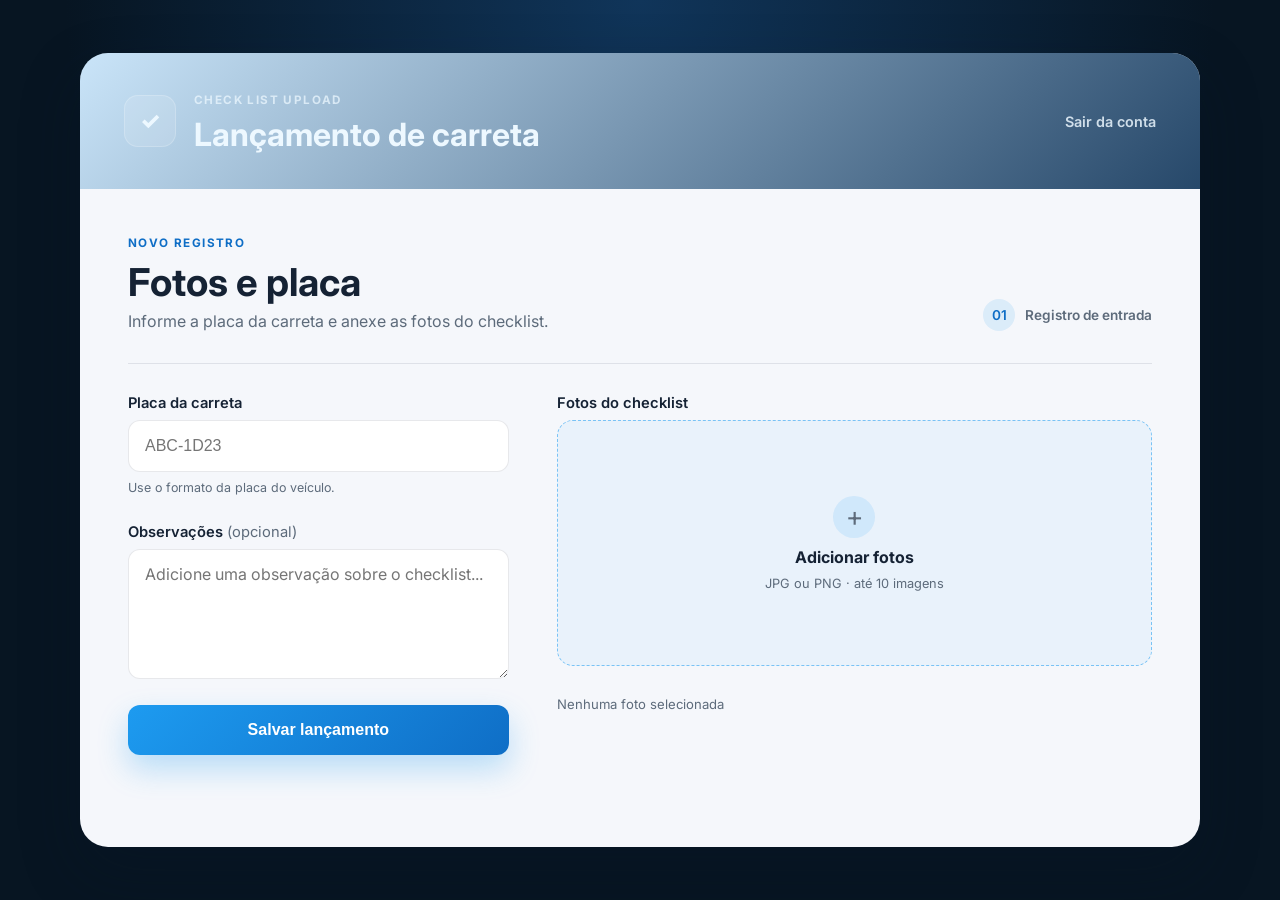
==== system.html @ 5e66ac88 "system" ====
<!DOCTYPE html>
<html lang="pt-br">
<head>
    <meta charset="UTF-8">
    <meta name="viewport" content="width=device-width, initial-scale=1.0">
    <title>Check List Upload | Lançamento</title>
    <link rel="preconnect" href="https://fonts.googleapis.com">
    <link rel="preconnect" href="https://fonts.gstatic.com" crossorigin>
    <link href="https://fonts.googleapis.com/css2?family=Inter:wght@400;500;600;700;800&display=swap" rel="stylesheet">
    <link rel="stylesheet" href="style.css">
    <link rel="icon" href="img/logomasut.png" type="image/x-icon">
</head>
<body>
    <main class="system-shell">
        <header class="system-header">
            <div class="system-brand">
                <div class="brand-badge small-badge">✓</div>
                <div>
                    <span class="eyebrow light-eyebrow">Check List Upload</span>
                    <h1>Lançamento de carreta</h1>
                </div>
            </div>
            <a class="logout-link" href="index.html">Sair da conta</a>
        </header>

        <section class="system-content">
            <div class="system-intro">
                <div>
                    <span class="eyebrow">Novo registro</span>
                    <h2>Fotos e placa</h2>
                    <p>Informe a placa da carreta e anexe as fotos do checklist.</p>
                </div>
                <div class="step-indicator"><span>01</span> Registro de entrada</div>
            </div>

            <form id="uploadForm" class="upload-form" novalidate>
                <div class="form-column">
                    <label for="plate">Placa da carreta</label>
                    <input id="plate" name="plate" type="text" placeholder="ABC-1D23" maxlength="8" autocomplete="off" required>
                    <span class="field-hint">Use o formato da placa do veículo.</span>

                    <label for="notes">Observações <span>(opcional)</span></label>
                    <textarea id="notes" name="notes" rows="5" placeholder="Adicione uma observação sobre o checklist..."></textarea>

                    <button type="submit" class="submit-button">Salvar lançamento</button>
                    <p id="uploadStatus" class="status-message" aria-live="polite"></p>
                </div>

                <div class="photo-column">
                    <label for="photos">Fotos do checklist</label>
                    <label class="dropzone" for="photos">
                        <span class="upload-icon">+</span>
                        <strong>Adicionar fotos</strong>
                        <span>JPG ou PNG · até 10 imagens</span>
                        <input id="photos" name="photos" type="file" accept="image/jpeg,image/png" multiple required>
                    </label>
                    <div id="photoPreview" class="photo-preview" aria-live="polite"></div>
                    <p id="photoCount" class="photo-count">Nenhuma foto selecionada</p>
                </div>
            </form>
        </section>
    </main>
    <script src="script.js"></script>
</body>
</html>
---- style.css ----
:root {
  --bg-dark: #071522;
  --bg-panel: rgba(11, 24, 40, 0.82);
  --card-bg: #f5f7fb;
  --primary: #1d9bf0;
  --primary-dark: #0f6ec6;
  --primary-soft: rgba(29, 155, 240, 0.12);
  --text: #152234;
  --text-soft: #5d6b7b;
  --border: rgba(19, 36, 57, 0.1);
  --success: #1ea672;
  --shadow: 0 24px 60px rgba(8, 23, 38, 0.28);
}

* {
  box-sizing: border-box;
}

body {
  margin: 0;
  min-height: 100vh;
  display: grid;
  place-items: center;
  background: radial-gradient(circle at top, #10355a 0%, var(--bg-dark) 52%);
  font-family: "Inter", sans-serif;
  color: var(--text);
}

.login-shell {
  width: min(960px, 90vw);
  display: grid;
  grid-template-columns: 1.1fr 0.9fr;
  background: rgba(10, 24, 38, 0.64);
  border: 1px solid rgba(255, 255, 255, 0.08);
  border-radius: 28px;
  box-shadow: var(--shadow);
  overflow: hidden;
  backdrop-filter: blur(12px);
}

.brand-panel {
  padding: 72px 52px;
  display: flex;
  flex-direction: column;
  justify-content: center;
  background: linear-gradient(135deg, rgba(29, 155, 240, 0.16), rgba(16, 53, 90, 0.72));
  color: #edf8ff;
}

.brand-badge {
  width: 72px;
  height: 72px;
  border-radius: 18px;
  display: grid;
  place-items: center;
  background: rgba(255, 255, 255, 0.12);
  border: 1px solid rgba(255, 255, 255, 0.2);
  font-size: 2rem;
  font-weight: 800;
  margin-bottom: 24px;
}

.brand-panel h1 {
  margin: 0;
  font-size: clamp(2rem, 3vw, 3rem);
  line-height: 1.1;
}

.brand-panel p {
  margin: 18px 0 0;
  max-width: 420px;
  color: rgba(237, 248, 255, 0.82);
  font-size: 1.02rem;
  line-height: 1.7;
}

.login-card {
  background: var(--card-bg);
  padding: 48px 40px;
}

.card-header {
  margin-bottom: 22px;
}

.eyebrow {
  color: var(--primary-dark);
  font-size: 0.73rem;
  font-weight: 700;
  letter-spacing: 0.12em;
  text-transform: uppercase;
}

.card-header h2 {
  margin: 10px 0 0;
  font-size: clamp(1.8rem, 2vw, 2.3rem);
  color: var(--text);
}

form {
  display: flex;
  flex-direction: column;
}

label {
  margin-bottom: 8px;
  font-size: 0.92rem;
  font-weight: 600;
  color: var(--text);
}

input {
  width: 100%;
  height: 52px;
  margin-bottom: 18px;
  padding: 0 16px;
  border: 1px solid var(--border);
  border-radius: 12px;
  background: #ffffff;
  font-size: 1rem;
  color: var(--text);
  transition: border-color 0.2s ease, box-shadow 0.2s ease;
}

input:focus {
  outline: none;
  border-color: rgba(29, 155, 240, 0.7);
  box-shadow: 0 0 0 4px var(--primary-soft);
}

.options {
  display: flex;
  justify-content: space-between;
  align-items: center;
  gap: 12px;
  margin: 4px 0 22px;
  font-size: 0.9rem;
}

.remember {
  display: inline-flex;
  align-items: center;
  gap: 8px;
  margin: 0;
  color: var(--text-soft);
}

.remember input {
  width: 16px;
  height: 16px;
  margin: 0;
}

.options a {
  color: var(--primary-dark);
  text-decoration: none;
  font-weight: 600;
}

button {
  border: none;
  border-radius: 12px;
  background: linear-gradient(135deg, var(--primary), var(--primary-dark));
  color: #fff;
  font-size: 1rem;
  font-weight: 700;
  padding: 16px 20px;
  cursor: pointer;
  transition: transform 0.2s ease, box-shadow 0.2s ease;
  box-shadow: 0 14px 30px rgba(29, 155, 240, 0.28);
}

button:hover {
  transform: translateY(-1px);
}

.status-message {
  min-height: 24px;
  margin: 18px 0 0;
  color: var(--success);
  font-size: 0.95rem;
  font-weight: 600;
}

@media (max-width: 760px) {
  .login-shell {
    grid-template-columns: 1fr;
  }

  .brand-panel {
    padding: 40px 28px 26px;
  }

  .login-card {
    padding: 30px 24px 34px;
  }

  .options {
    flex-direction: column;
    align-items: flex-start;
  }
}

/* Tela operacional */
.system-shell {
  width: min(1120px, 92vw);
  margin: 32px auto;
  background: var(--card-bg);
  border-radius: 28px;
  box-shadow: var(--shadow);
  overflow: hidden;
}

.system-header {
  min-height: 136px;
  padding: 28px 44px;
  display: flex;
  align-items: center;
  justify-content: space-between;
  gap: 24px;
  background: linear-gradient(135deg, rgba(29, 155, 240, 0.2), rgba(16, 53, 90, 0.9));
  color: #edf8ff;
}

.system-brand {
  display: flex;
  align-items: center;
  gap: 18px;
}

.small-badge {
  width: 52px;
  height: 52px;
  margin: 0;
  border-radius: 14px;
  font-size: 1.45rem;
}

.system-header h1 {
  margin: 7px 0 0;
  font-size: clamp(1.35rem, 2.5vw, 2rem);
}

.light-eyebrow {
  color: rgba(237, 248, 255, 0.72);
}

.logout-link {
  color: rgba(237, 248, 255, 0.84);
  font-size: 0.9rem;
  font-weight: 600;
  text-decoration: none;
}

.logout-link:hover {
  color: #fff;
}

.system-content {
  padding: 42px 48px 50px;
}

.system-intro {
  display: flex;
  align-items: flex-end;
  justify-content: space-between;
  gap: 24px;
  margin-bottom: 32px;
}

.system-intro h2 {
  margin: 8px 0 6px;
  font-size: clamp(1.8rem, 3vw, 2.5rem);
}

.system-intro p {
  margin: 0;
  color: var(--text-soft);
}

.step-indicator {
  display: inline-flex;
  align-items: center;
  gap: 10px;
  color: var(--text-soft);
  font-size: 0.85rem;
  font-weight: 600;
}

.step-indicator span {
  display: grid;
  width: 32px;
  height: 32px;
  place-items: center;
  border-radius: 50%;
  background: var(--primary-soft);
  color: var(--primary-dark);
}

.upload-form {
  display: grid;
  grid-template-columns: minmax(260px, 0.78fr) minmax(360px, 1.22fr);
  gap: 48px;
  padding-top: 30px;
  border-top: 1px solid var(--border);
}

.upload-form label {
  display: block;
}

.upload-form label span {
  color: var(--text-soft);
  font-weight: 400;
}

.upload-form textarea {
  width: 100%;
  resize: vertical;
  min-height: 124px;
  margin-bottom: 22px;
  padding: 14px 16px;
  border: 1px solid var(--border);
  border-radius: 12px;
  background: #fff;
  color: var(--text);
  font: inherit;
}

.upload-form textarea:focus {
  outline: none;
  border-color: rgba(29, 155, 240, 0.7);
  box-shadow: 0 0 0 4px var(--primary-soft);
}

.field-hint {
  display: block;
  margin: -10px 0 28px;
  color: var(--text-soft);
  font-size: 0.78rem;
}

.submit-button {
  width: 100%;
}

.dropzone {
  min-height: 246px;
  margin-bottom: 18px;
  padding: 32px 20px;
  display: flex !important;
  flex-direction: column;
  align-items: center;
  justify-content: center;
  gap: 9px;
  border: 1.5px dashed rgba(29, 155, 240, 0.55);
  border-radius: 16px;
  background: rgba(29, 155, 240, 0.05);
  color: var(--text);
  cursor: pointer;
  text-align: center;
  transition: background 0.2s ease, border-color 0.2s ease;
}

.dropzone:hover,
.dropzone:has(input:focus-visible) {
  border-color: var(--primary);
  background: rgba(29, 155, 240, 0.1);
}

.dropzone strong {
  font-size: 1rem;
}

.dropzone > span:last-of-type {
  color: var(--text-soft);
  font-size: 0.8rem;
}

.upload-icon {
  width: 42px;
  height: 42px;
  display: grid;
  place-items: center;
  border-radius: 50%;
  background: var(--primary-soft);
  color: var(--primary-dark);
  font-size: 1.7rem;
  font-weight: 400;
}

.dropzone input {
  position: absolute;
  width: 1px;
  height: 1px;
  opacity: 0;
}

.photo-preview {
  display: grid;
  grid-template-columns: repeat(5, 1fr);
  gap: 10px;
}

.preview-item {
  position: relative;
  aspect-ratio: 1;
  overflow: hidden;
  border-radius: 10px;
  background: #e4ebf2;
}

.preview-item img {
  width: 100%;
  height: 100%;
  display: block;
  object-fit: cover;
}

.remove-photo {
  position: absolute;
  top: 5px;
  right: 5px;
  width: 24px;
  height: 24px;
  padding: 0;
  border-radius: 50%;
  background: rgba(7, 21, 34, 0.78);
  box-shadow: none;
  font-size: 1rem;
  line-height: 1;
}

.photo-count {
  margin: 12px 0 0;
  color: var(--text-soft);
  font-size: 0.82rem;
}

@media (max-width: 760px) {
  .system-shell {
    width: 100%;
    margin: 0;
    border-radius: 0;
  }

  .system-header,
  .system-content {
    padding-left: 24px;
    padding-right: 24px;
  }

  .system-header {
    align-items: flex-start;
    flex-direction: column;
  }

  .system-intro {
    align-items: flex-start;
    flex-direction: column;
  }

  .upload-form {
    grid-template-columns: 1fr;
    gap: 28px;
  }

  .photo-preview {
    grid-template-columns: repeat(4, 1fr);
  }
}
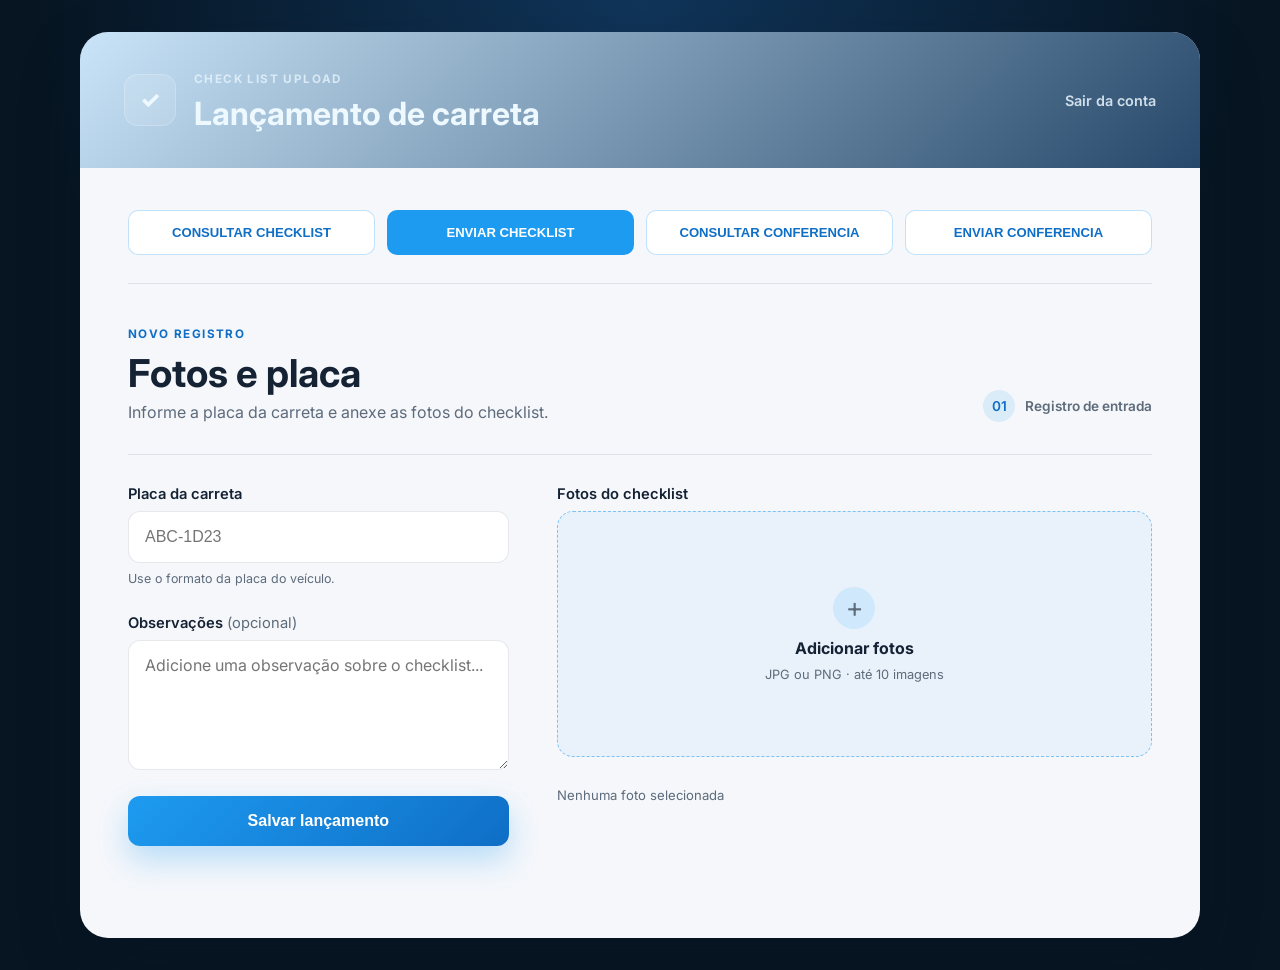
==== commit 304c1b73: "add-aba-consultar-enviar" ====
--- a/system.html
+++ b/system.html
@@ -24,11 +24,30 @@
         </header>
 
         <section class="system-content">
+            <nav class="action-menu" aria-label="Opções de lançamento">
+                <button type="button" class="action-option" data-action="consult-checklist">Consultar checklist</button>
+                <button type="button" class="action-option active" data-action="send-checklist">Enviar checklist</button>
+                <button type="button" class="action-option" data-action="consult-conferencia">Consultar conferencia</button>
+                <button type="button" class="action-option" data-action="send-conferencia">Enviar conferencia</button>
+            </nav>
+
+            <section id="consultationPanel" class="consultation-panel" hidden>
+                <span class="eyebrow">Consulta</span>
+                <h2 id="consultationTitle">Consultar checklist</h2>
+                <p>Informe a placa para consultar os registros disponíveis.</p>
+                <div class="consultation-fields">
+                    <label for="consultationPlate">Placa da carreta</label>
+                    <input id="consultationPlate" type="text" placeholder="ABC-1D23" maxlength="8" autocomplete="off">
+                    <button type="button" id="consultationButton">Consultar</button>
+                </div>
+                <p id="consultationStatus" class="status-message" aria-live="polite"></p>
+            </section>
+
             <div class="system-intro">
                 <div>
                     <span class="eyebrow">Novo registro</span>
-                    <h2>Fotos e placa</h2>
-                    <p>Informe a placa da carreta e anexe as fotos do checklist.</p>
+                    <h2 id="uploadTitle">Fotos e placa</h2>
+                    <p id="uploadDescription">Informe a placa da carreta e anexe as fotos do checklist.</p>
                 </div>
                 <div class="step-indicator"><span>01</span> Registro de entrada</div>
             </div>
@@ -47,7 +66,7 @@
                 </div>
 
                 <div class="photo-column">
-                    <label for="photos">Fotos do checklist</label>
+                    <label for="photos" id="photoLabel">Fotos do checklist</label>
                     <label class="dropzone" for="photos">
                         <span class="upload-icon">+</span>
                         <strong>Adicionar fotos</strong>
--- a/style.css
+++ b/style.css
@@ -16,6 +16,10 @@
   box-sizing: border-box;
 }
 
+[hidden] {
+  display: none !important;
+}
+
 body {
   margin: 0;
   min-height: 100vh;
@@ -258,6 +262,73 @@
 
 .system-content {
   padding: 42px 48px 50px;
+}
+
+.action-menu {
+  display: grid;
+  grid-template-columns: repeat(4, 1fr);
+  gap: 12px;
+  margin-bottom: 38px;
+  padding-bottom: 28px;
+  border-bottom: 1px solid var(--border);
+}
+
+.action-option {
+  padding: 14px 16px;
+  border: 1px solid rgba(29, 155, 240, 0.28);
+  border-radius: 10px;
+  background: #fff;
+  color: var(--primary-dark);
+  box-shadow: none;
+  font-size: 0.82rem;
+  text-transform: uppercase;
+}
+
+.action-option.active,
+.action-option:hover {
+  background: var(--primary);
+  color: #fff;
+}
+
+.consultation-panel {
+  padding: 28px;
+  border: 1px solid var(--border);
+  border-radius: 16px;
+  background: #fff;
+}
+
+.consultation-panel h2 {
+  margin: 8px 0 6px;
+}
+
+.consultation-panel p {
+  margin: 0;
+  color: var(--text-soft);
+}
+
+.consultation-fields {
+  display: grid;
+  grid-template-columns: 1fr auto;
+  align-items: end;
+  gap: 14px;
+  margin-top: 22px;
+}
+
+.consultation-fields label {
+  grid-column: 1 / -1;
+  margin: 0 -0px -8px;
+}
+
+.consultation-fields input {
+  margin: 0;
+}
+
+.consultation-fields button {
+  padding: 16px 28px;
+}
+
+.consultation-panel .status-message {
+  margin-bottom: 0;
 }
 
 .system-intro {
@@ -465,6 +536,18 @@
     gap: 28px;
   }
 
+  .action-menu {
+    grid-template-columns: 1fr 1fr;
+  }
+
+  .consultation-fields {
+    grid-template-columns: 1fr;
+  }
+
+  .consultation-fields button {
+    width: 100%;
+  }
+
   .photo-preview {
     grid-template-columns: repeat(4, 1fr);
   }
